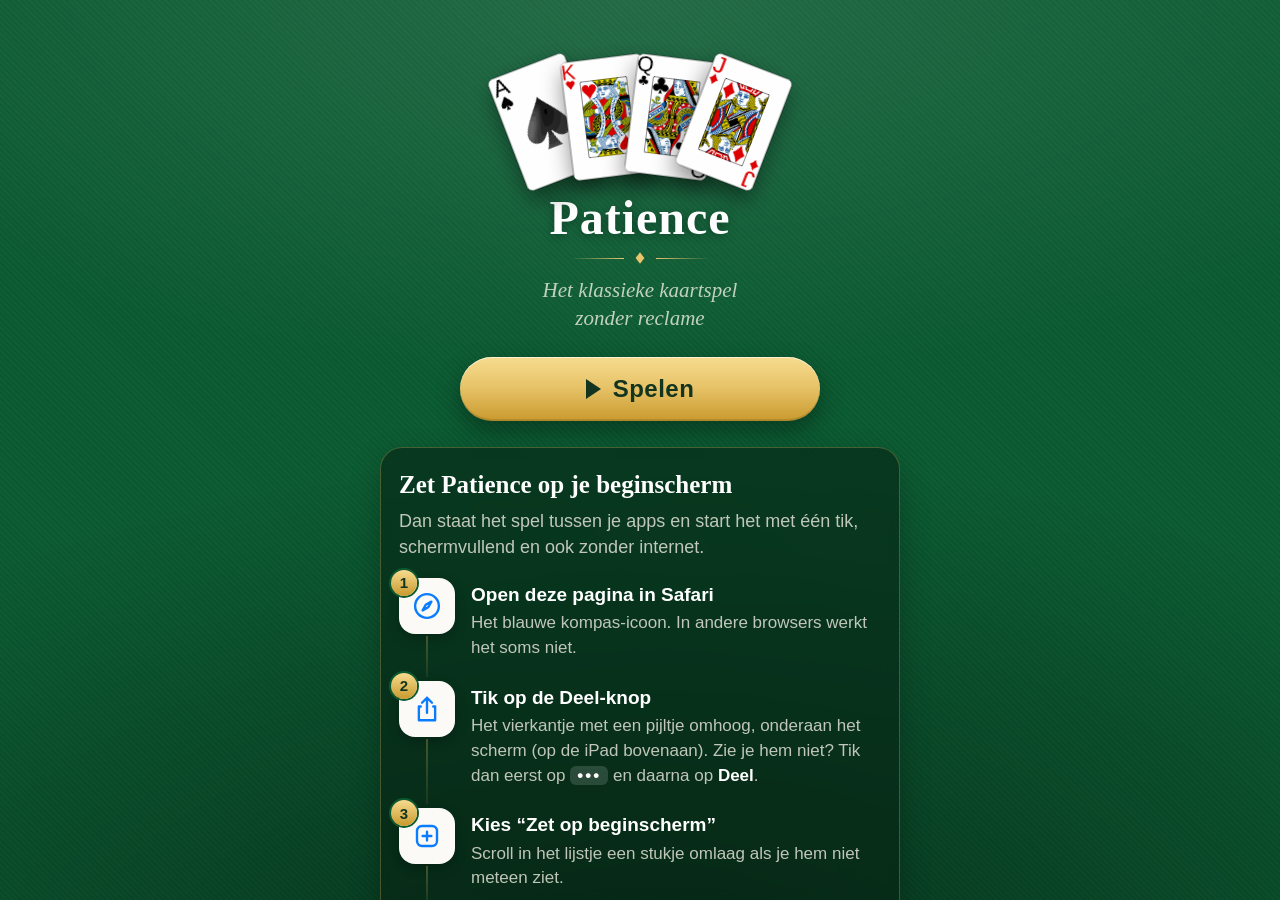
==== index.html @ a58156ac "Hint volgt één winnend plan (geen rondjes) en helpt terug als het spel verloren is Co-Authored-By: C" ====
<!doctype html>
<html lang="nl">
<head>
<meta charset="utf-8">
<meta name="viewport" content="width=device-width, initial-scale=1, maximum-scale=1, user-scalable=no, viewport-fit=cover">
<title>Patience</title>
<meta name="description" content="Patience (Klondike) kaartspel – zonder reclame.">
<meta name="theme-color" content="#0b6b3a">
<meta name="apple-mobile-web-app-capable" content="yes">
<meta name="mobile-web-app-capable" content="yes">
<meta name="apple-mobile-web-app-title" content="Patience">
<meta name="apple-mobile-web-app-status-bar-style" content="black-translucent">
<meta name="format-detection" content="telephone=no">
<link rel="apple-touch-icon" href="icons/apple-touch-icon.png">
<link rel="icon" type="image/png" sizes="192x192" href="icons/icon-192.png">
<link rel="manifest" href="manifest.webmanifest">
<link rel="stylesheet" href="style.css?v=17">
</head>
<body>
<svg width="0" height="0" style="position:absolute" aria-hidden="true">
  <defs>
    <symbol id="suit0" viewBox="0 0 100 100"><path d="M50 3C41 20 6 37 6 60c0 14 11 23 23 23 8 0 14-4 18-9-1 9-6 16-14 21h34c-8-5-13-12-14-21 4 5 10 9 18 9 12 0 23-9 23-23C94 37 59 20 50 3z"/></symbol>
    <symbol id="suit1" viewBox="0 0 100 100"><path d="M50 92C21 68 4 51 4 31 4 16 15 6 29 6c10 0 17 6 21 14 4-8 11-14 21-14 14 0 25 10 25 25 0 20-17 37-46 61z"/></symbol>
    <symbol id="suit2" viewBox="0 0 100 100"><path d="M50 3 87 50 50 97 13 50z"/></symbol>
    <symbol id="suit3" viewBox="0 0 100 100"><circle cx="50" cy="27" r="21"/><circle cx="27" cy="58" r="21"/><circle cx="73" cy="58" r="21"/><path d="M42 40h16v18H42z"/><path d="M47 56c-1 17-6 29-14 39h34c-8-10-13-22-14-39z"/></symbol>
    <symbol id="crownK" viewBox="0 0 100 70"><path d="M8 62 4 14l24 22L50 4l22 32 24-22-4 48z"/><rect x="8" y="58" width="84" height="10" rx="3"/></symbol>
    <symbol id="crownQ" viewBox="0 0 100 70"><path d="M12 62 8 28l20 14 22-28 22 28 20-14-4 34z"/><circle cx="8" cy="24" r="6"/><circle cx="50" cy="10" r="7"/><circle cx="92" cy="24" r="6"/><rect x="12" y="58" width="76" height="10" rx="3"/></symbol>
    <symbol id="crownJ" viewBox="0 0 100 70"><path d="M14 64c0-22 14-40 36-40s36 18 36 40z"/><path d="M50 24c6-12 18-20 34-20-6 8-12 14-20 18z"/><rect x="10" y="58" width="80" height="10" rx="3"/></symbol>
  </defs>
</svg>

<div id="app">
  <header id="hud">
    <div class="hud-item"><span class="hud-label" id="scoreLabel">Score</span><span id="score">0</span></div>
    <div class="hud-item"><span class="hud-label">Zetten</span><span id="moves">0</span></div>
    <div class="hud-item" id="timeBox"><span class="hud-label">Tijd</span><span id="time">0:00</span></div>
  </header>
  <main id="board"></main>
  <nav id="bar"></nav>
</div>

<section id="landing" hidden>
  <div class="ld-wrap">
    <header class="ld-hero">
      <div class="ld-fan" id="ldFan" aria-hidden="true"></div>
      <h1>Patience</h1>
      <div class="ld-rule" aria-hidden="true"><span></span><svg viewBox="0 0 100 100"><path d="M50 3 87 50 50 97 13 50z"/></svg><span></span></div>
      <p class="ld-sub">Het klassieke kaartspel<br>zonder reclame</p>
      <button id="ldPlay" class="ld-play">Spelen</button>
      <p class="ld-small" id="ldResume" hidden>Je gaat verder waar je gebleven was.</p>
    </header>

    <article class="ld-card" id="ldInstall">
      <h2>Zet Patience op je beginscherm</h2>
      <p class="ld-lead">Dan staat het spel tussen je apps en start het met één tik, schermvullend en ook zonder internet.</p>

      <ol class="ld-steps" data-pane="ios">
        <li>
          <span class="ld-ic"><svg viewBox="0 0 24 24"><circle cx="12" cy="12" r="9.5"/><path d="M15.5 8.5 13 13l-4.5 2.5L11 11z"/></svg></span>
          <div><b>Open deze pagina in Safari</b><span>Het blauwe kompas-icoon. In andere browsers werkt het soms niet.</span></div>
        </li>
        <li>
          <span class="ld-ic"><svg viewBox="0 0 24 24"><path d="M12 3v12M8 7l4-4 4 4"/><path d="M7 10H5.5v11h13V10H17"/></svg></span>
          <div><b>Tik op de Deel-knop</b><span>Het vierkantje met een pijltje omhoog, onderaan het scherm (op de iPad bovenaan). Zie je hem niet? Tik dan eerst op <b class="ld-key">•••</b> en daarna op <b>Deel</b>.</span></div>
        </li>
        <li>
          <span class="ld-ic"><svg viewBox="0 0 24 24"><rect x="4" y="4" width="16" height="16" rx="4"/><path d="M12 8.5v7M8.5 12h7"/></svg></span>
          <div><b>Kies “Zet op beginscherm”</b><span>Scroll in het lijstje een stukje omlaag als je hem niet meteen ziet.</span></div>
        </li>
        <li>
          <span class="ld-ic"><svg viewBox="0 0 24 24"><path d="M5 12.5 10 17.5 19 7"/></svg></span>
          <div><b>Tik rechtsboven op “Voeg toe”</b><span>Staat er een schakelaar “Open als webapp”? Laat die aan staan.</span></div>
        </li>
      </ol>

      <div class="ld-done">
        <div class="ld-phone" aria-hidden="true">
          <i></i><i></i><i></i><i></i><i></i><i></i><i></i>
          <img src="icons/icon-192.png" alt="">
        </div>
        <p><b>Klaar!</b> Voortaan tik je gewoon op het groene <b>Patience</b>-icoon om te spelen.</p>
      </div>
    </article>

    <article class="ld-card ld-feats">
      <h2>Zo speel je</h2>
      <ul>
        <li><b>Tik</b> op een kaart en hij gaat vanzelf naar de beste plek. Slepen kan ook.</li>
        <li><b>Hint</b> laat een goede zet zien, <b>Terug</b> neemt een zet terug.</li>
        <li>Het spel wordt <b>vanzelf bewaard</b>. Je gaat altijd verder waar je was.</li>
        <li>Kaarten groter, 1 of 3 kaarten trekken, geluid: alles staat onder <b>Menu → Instellingen</b>.</li>
      </ul>
    </article>

    <button id="ldPlay2" class="ld-play ld-play-bottom">Spelen</button>
    <p class="ld-foot">Geen reclame · Werkt zonder internet · Wordt vanzelf bewaard</p>
  </div>
</section>

<canvas id="winCanvas"></canvas>
<div id="toast"></div>
<div id="modal" hidden><div class="sheet" role="dialog" aria-modal="true"></div></div>

<script src="tracking-config.js?v=17"></script>
<script src="tracking.js?v=17"></script>
<script src="game.js?v=17"></script>
</body>
</html>
---- style.css ----
:root {
  --felt: #0b6b3a;
  --felt-dark: #07542c;
  --bar: rgba(0, 0, 0, .28);
  --spd: 220ms;
  --cw: 50px;
  --ch: 70px;
  --cr: 5px;
  --back1: #1f4fa0;
  --back2: #173b78;
  --red: #c8102e;
  --black: #111;
  --sat: env(safe-area-inset-top, 0px);
  --sab: env(safe-area-inset-bottom, 0px);
  --sal: env(safe-area-inset-left, 0px);
  --sar: env(safe-area-inset-right, 0px);
}
body.felt-blauw { --felt: #155a8a; --felt-dark: #0e4166; }
body.felt-rood { --felt: #8a1f2a; --felt-dark: #66141d; }
body.felt-grijs { --felt: #44484d; --felt-dark: #2f3236; }
body.felt-paars { --felt: #4e2a74; --felt-dark: #391e56; }
body.back-rood { --back1: #b3262e; --back2: #861b21; }
body.back-groen { --back1: #23784a; --back2: #175733; }
body.back-zwart { --back1: #2b2b2b; --back2: #111; }

* { box-sizing: border-box; }
html, body {
  margin: 0; height: 100%; overflow: hidden;
  overscroll-behavior: none;
  -webkit-user-select: none; user-select: none;
  -webkit-touch-callout: none;
  -webkit-tap-highlight-color: transparent;
  -webkit-text-size-adjust: 100%;
  font-family: -apple-system, BlinkMacSystemFont, "Helvetica Neue", "Segoe UI", Roboto, Arial, sans-serif;
  color: #fff;
}
body {
  position: fixed; inset: 0;
  background: radial-gradient(ellipse at 50% 30%, var(--felt) 0%, var(--felt-dark) 100%);
  background-color: var(--felt);
}
#app {
  position: absolute; inset: 0;
  display: grid;
  grid-template-rows: auto 1fr auto;
  grid-template-columns: 1fr;
  grid-template-areas: "hud" "board" "bar";
}

/* ---------- HUD ---------- */
#hud {
  grid-area: hud;
  display: flex; justify-content: space-around; align-items: center;
  padding: calc(var(--sat) + 4px) calc(var(--sar) + 10px) 4px calc(var(--sal) + 10px);
  font-size: 17px; font-weight: 600;
  background: var(--bar);
  font-variant-numeric: tabular-nums;
}
.hud-item { display: flex; gap: 6px; align-items: baseline; }
.hud-label { font-weight: 400; opacity: .8; font-size: 14px; }
body.notime #timeBox { display: none; }

/* ---------- Board ---------- */
#board {
  grid-area: board;
  position: relative;
  touch-action: none;
  overflow: hidden;
  margin-left: var(--sal); margin-right: var(--sar);
}

/* ---------- Bottom bar ---------- */
#bar {
  grid-area: bar;
  display: flex; justify-content: space-around; align-items: stretch;
  background: var(--bar);
  padding: 4px calc(var(--sar) + 4px) calc(var(--sab) + 4px) calc(var(--sal) + 4px);
}
#bar button {
  flex: 1 1 0; max-width: 120px;
  background: none; border: 0; color: #fff;
  display: flex; flex-direction: column; align-items: center; justify-content: center; gap: 2px;
  font: inherit; font-size: 13px; font-weight: 500;
  padding: 6px 2px; border-radius: 10px;
  touch-action: manipulation;
}
#bar button svg { width: 28px; height: 28px; fill: none; stroke: #fff; stroke-width: 2; stroke-linecap: round; stroke-linejoin: round; }
#bar button:active { background: rgba(255,255,255,.15); }
#bar button:disabled { opacity: .35; }

/* landscape: score and buttons in a side column */
body.landscape #app {
  grid-template-rows: auto 1fr;
  grid-template-columns: 1fr auto;
  grid-template-areas: "board hud" "board bar";
}
body.landscape.links #app { grid-template-columns: auto 1fr; grid-template-areas: "hud board" "bar board"; }
body.landscape #hud, body.landscape #bar { width: calc(var(--sar) + 92px); }
body.landscape.links #hud, body.landscape.links #bar { width: calc(var(--sal) + 92px); }
body.landscape #hud {
  flex-direction: column; align-items: stretch; gap: 2px;
  padding: calc(var(--sat) + 8px) calc(var(--sar) + 6px) 6px 6px;
  font-size: 15px;
}
body.landscape.links #hud { padding: calc(var(--sat) + 8px) 6px 6px calc(var(--sal) + 6px); }
body.landscape .hud-item { flex-direction: column; align-items: center; gap: 0; }
body.landscape .hud-label { font-size: 12px; }
body.landscape #bar {
  flex-direction: column; justify-content: center;
  padding: 0 calc(var(--sar) + 4px) calc(var(--sab) + 4px) 4px;
}
body.landscape.links #bar { padding: 0 4px calc(var(--sab) + 4px) calc(var(--sal) + 4px); }
body.landscape #bar button { flex: 0 1 auto; max-width: none; padding: 6px 2px; }
body.landscape #board { margin: var(--sat) 0 var(--sab) 0; }
body.landscape:not(.links) #board { margin-left: var(--sal); }
body.landscape.links #board { margin-right: var(--sar); }

/* ---------- Slots ---------- */
.slot {
  position: absolute; left: 0; top: 0;
  width: var(--cw); height: var(--ch);
  border-radius: var(--cr);
  border: 2px solid rgba(255,255,255,.28);
  background: rgba(0,0,0,.10);
  display: flex; align-items: center; justify-content: center;
  color: rgba(255,255,255,.35);
  font-weight: 700; font-size: calc(var(--cw) * .5);
}
.slot svg { width: 55%; height: 55%; fill: rgba(255,255,255,.3); }
.slot.stock svg { fill: none; stroke: rgba(255,255,255,.55); stroke-width: 8; stroke-linecap: round; }
.slot.stock.done svg { stroke: rgba(255,255,255,.25); }

/* ---------- Cards ---------- */
.card {
  position: absolute; left: 0; top: 0;
  width: var(--cw); height: var(--ch);
  transition: transform var(--spd) ease-out;
  will-change: transform;
  perspective: 600px;
}
.card.nofx, .card.nofx .flip { transition: none !important; }
.card.drag { transition: none; }
.flip {
  position: absolute; inset: 0;
  transform-style: preserve-3d; -webkit-transform-style: preserve-3d;
  transition: transform var(--spd) ease-out;
}
.card.up .flip { transform: rotateY(180deg); }
.face, .back {
  position: absolute; inset: 0;
  border-radius: var(--cr);
  backface-visibility: hidden; -webkit-backface-visibility: hidden;
  overflow: hidden;
}
body.shadows .face, body.shadows .back { box-shadow: 0 1px 3px rgba(0,0,0,.45); }
body.shadows .card.drag .face { box-shadow: 0 6px 14px rgba(0,0,0,.45); }
.back {
  background:
    repeating-linear-gradient(45deg, rgba(255,255,255,.13) 0 2px, transparent 2px 7px),
    repeating-linear-gradient(-45deg, rgba(255,255,255,.13) 0 2px, transparent 2px 7px),
    linear-gradient(var(--back1), var(--back2));
  border: 2px solid #fff;
  outline: 1px solid rgba(0,0,0,.25); outline-offset: -1px;
}
.back::after {
  content: ""; position: absolute; inset: 9%;
  border: 1.5px solid rgba(255,255,255,.55); border-radius: calc(var(--cr) * .7);
}
.face {
  transform: rotateY(180deg);
  background: #fdfdfb;
  border: 1px solid #b9b9b9;
  color: var(--black);
}
.face > svg, .face > img { position: absolute; inset: 0; width: 100%; height: 100%; }
.face > img { pointer-events: none; -webkit-user-drag: none; user-select: none; }
body.imgdeck .face { background: transparent; border: 0; }
.ld-fan .fc img { width: 100%; height: 100%; display: block; }
.ld-fan .fc { position: absolute; }
.ld-fan .fc > svg.bigidx, .ld-fan .fc > img { position: absolute; inset: 0; width: 100%; height: 100%; }

/* peeked (unveil) face-down cards */
.card.peek .face::after { content: ""; position: absolute; inset: 0; background: rgba(20, 40, 90, .38); }

/* hints and feedback */
.card.hint .face, .slot.hint, .card.hint .back { animation: hint 1.4s ease-in-out; }
@keyframes hint {
  0%, 100% { box-shadow: 0 0 0 0 rgba(255, 220, 0, 0); }
  20%, 70% { box-shadow: 0 0 0 4px #ffd400, 0 0 14px 4px rgba(255,212,0,.8); }
}
.card.shake .flip { animation: shake .35s; }
@keyframes shake {
  0%,100% { translate: 0 0; } 20% { translate: -5px 0; } 40% { translate: 5px 0; } 60% { translate: -4px 0; } 80% { translate: 3px 0; }
}

/* ---------- Toast ---------- */
#toast {
  position: fixed; left: 50%; bottom: calc(var(--sab) + 90px);
  transform: translateX(-50%) translateY(20px);
  background: rgba(0,0,0,.8); color: #fff;
  padding: 12px 20px; border-radius: 14px; font-size: 18px; font-weight: 500;
  opacity: 0; pointer-events: none; transition: opacity .25s, transform .25s;
  z-index: 3000; text-align: center; max-width: 86vw;
}
#toast.show { opacity: 1; transform: translateX(-50%) translateY(0); }

/* ---------- Win canvas ---------- */
#winCanvas { position: fixed; inset: 0; width: 100%; height: 100%; z-index: 2000; display: none; }

/* ---------- Modal ---------- */
#modal {
  position: fixed; inset: 0; z-index: 2500;
  background: rgba(0,0,0,.45);
  display: flex; align-items: center; justify-content: center;
  padding: calc(var(--sat) + 12px) calc(var(--sar) + 12px) calc(var(--sab) + 12px) calc(var(--sal) + 12px);
}
#modal[hidden] { display: none; }
.sheet {
  background: #fff; color: #1b1b1b;
  width: 100%; max-width: 520px; max-height: 100%;
  border-radius: 18px;
  display: flex; flex-direction: column;
  box-shadow: 0 10px 40px rgba(0,0,0,.4);
  overflow: hidden;
  animation: pop .2s ease-out;
}
@keyframes pop { from { transform: scale(.94); opacity: 0; } to { transform: none; opacity: 1; } }
.sheet h2 { margin: 0; padding: 18px 20px 6px; font-size: 22px; text-align: center; }
.sheet .body { padding: 8px 20px 12px; overflow-y: auto; -webkit-overflow-scrolling: touch; font-size: 17px; line-height: 1.45; -webkit-user-select: text; user-select: text; }
.sheet .body p { margin: .5em 0; }
.sheet .btns { display: flex; flex-wrap: wrap; gap: 10px; padding: 12px 16px 16px; border-top: 1px solid #eee; }
.sheet .btns button {
  flex: 1 1 40%; font: inherit; font-size: 18px; font-weight: 600;
  padding: 13px 10px; border-radius: 12px; border: 0;
  background: #e9ecef; color: #1b1b1b; touch-action: manipulation;
}
.sheet .btns button.primary { background: #0b6b3a; color: #fff; }
.sheet .btns button.danger { background: #c8102e; color: #fff; }

.menu-list { display: flex; flex-direction: column; gap: 8px; }
.menu-list button {
  font: inherit; font-size: 19px; text-align: left;
  padding: 14px 16px; border: 0; border-radius: 12px; background: #f1f3f5; color: #1b1b1b;
  display: flex; align-items: center; gap: 12px; touch-action: manipulation;
}
.menu-list button svg { width: 26px; height: 26px; fill: none; stroke: #0b6b3a; stroke-width: 2; stroke-linecap: round; stroke-linejoin: round; flex: none; }

.set-group { margin: 6px 0 14px; }
.set-group h3 { font-size: 14px; text-transform: uppercase; letter-spacing: .05em; color: #6b7280; margin: 14px 0 6px; }
.set-row { display: flex; flex-wrap: wrap; align-items: center; justify-content: space-between; gap: 8px; padding: 9px 0; border-bottom: 1px solid #f0f0f0; }
.set-row > span { font-size: 17px; }
.seg { display: inline-flex; background: #e9ecef; border-radius: 10px; padding: 3px; gap: 2px; flex-wrap: wrap; }
.seg button {
  font: inherit; font-size: 15px; border: 0; background: none; color: #333;
  padding: 8px 12px; border-radius: 8px; touch-action: manipulation;
}
.seg button.on { background: #fff; color: #0b6b3a; font-weight: 700; box-shadow: 0 1px 3px rgba(0,0,0,.15); }
.note { font-size: 14px; color: #6b7280; margin: 4px 0 0; }

table.stats { width: 100%; border-collapse: collapse; font-size: 16px; }
table.stats th, table.stats td { padding: 7px 4px; border-bottom: 1px solid #eee; text-align: right; }
table.stats th:first-child, table.stats td:first-child { text-align: left; }
table.stats thead th { color: #0b6b3a; }

.win-big { text-align: center; font-size: 46px; margin: 0; }

/* ---------- Landing page ---------- */
#landing {
  --gold: #e8c46a; --gold-2: #c99a2e; --ink: #f5f1e6; --muted: rgba(245, 241, 230, .78);
  --panel: rgba(6, 30, 18, .55); --line: rgba(232, 196, 106, .28);
  position: fixed; inset: 0; z-index: 2800;
  overflow-y: auto; -webkit-overflow-scrolling: touch; overscroll-behavior: contain;
  touch-action: pan-y;
  color: var(--ink);
  background:
    radial-gradient(120% 70% at 50% 0%, rgba(255,255,255,.10) 0%, rgba(255,255,255,0) 60%),
    radial-gradient(140% 100% at 50% 110%, rgba(0,0,0,.45) 0%, rgba(0,0,0,0) 60%),
    repeating-linear-gradient(45deg, rgba(255,255,255,.018) 0 2px, rgba(0,0,0,.018) 2px 4px),
    #0a5a31;
  padding: calc(var(--sat) + 12px) calc(var(--sar) + 18px) calc(var(--sab) + 32px) calc(var(--sal) + 18px);
  -webkit-user-select: text; user-select: text;
}
#landing[hidden] { display: none; }
.ld-wrap { max-width: 520px; margin: 0 auto; display: flex; flex-direction: column; gap: 22px; }

/* hero */
.ld-hero { text-align: center; padding: 8px 0 4px; }
.ld-fan { position: relative; height: 150px; margin: 6px auto 4px; width: 240px; }
.ld-fan .fc {
  position: absolute; left: 50%; bottom: 0; width: 82px; height: 119px; margin-left: -41px;
  background: #fdfdfb; border-radius: 7px; overflow: hidden;
  box-shadow: 0 10px 22px rgba(0,0,0,.45), 0 0 0 1px rgba(0,0,0,.15);
  transform-origin: 50% 120%;
  animation: ldfan .9s cubic-bezier(.2,.9,.3,1.2) both;
}
.ld-fan .fc svg { width: 100%; height: 100%; display: block; }
@keyframes ldfan { from { transform: rotate(0deg) translateY(20px); opacity: 0; } }
.ld-hero h1 {
  font-family: Georgia, "Times New Roman", serif; font-weight: 700;
  font-size: 48px; line-height: 1; margin: 18px 0 10px; letter-spacing: .02em;
  color: #fff; text-shadow: 0 2px 10px rgba(0,0,0,.35);
}
.ld-rule { display: flex; align-items: center; justify-content: center; gap: 10px; margin: 0 auto 12px; }
.ld-rule span { width: 54px; height: 1px; background: linear-gradient(90deg, transparent, var(--gold)); }
.ld-rule span:last-child { background: linear-gradient(90deg, var(--gold), transparent); }
.ld-rule svg { width: 12px; height: 12px; fill: var(--gold); }
.ld-sub { font-family: Georgia, "Times New Roman", serif; font-style: italic; font-size: 21px; line-height: 1.35; margin: 0 0 24px; color: var(--muted); }

.ld-play {
  font: inherit; font-size: 24px; font-weight: 700; letter-spacing: .02em;
  width: 100%; max-width: 360px; padding: 18px 20px; border: 0; border-radius: 999px;
  color: #13351f;
  background: linear-gradient(180deg, #f6dc8f 0%, var(--gold) 45%, var(--gold-2) 100%);
  box-shadow: 0 10px 24px rgba(0,0,0,.35), inset 0 1px 0 rgba(255,255,255,.6), inset 0 -2px 0 rgba(0,0,0,.12);
  touch-action: manipulation; cursor: pointer;
  display: inline-flex; align-items: center; justify-content: center; gap: 12px;
}
.ld-play::before { content: ""; width: 0; height: 0; border-left: 15px solid #13351f; border-top: 10px solid transparent; border-bottom: 10px solid transparent; }
.ld-play:active { transform: translateY(1px) scale(.99); }
.ld-play-bottom { align-self: center; margin-top: 2px; }
.ld-small { font-size: 16px; color: var(--muted); margin: 12px 0 0; }

/* panels */
.ld-card {
  background: var(--panel);
  -webkit-backdrop-filter: blur(6px); backdrop-filter: blur(6px);
  border: 1px solid var(--line); border-radius: 22px;
  padding: 22px 18px 20px; box-shadow: 0 12px 30px rgba(0,0,0,.25);
}
.ld-card h2 {
  font-family: Georgia, "Times New Roman", serif; font-weight: 700;
  font-size: 25px; margin: 0 0 8px; line-height: 1.2; color: #fff;
}
.ld-lead { font-size: 18px; line-height: 1.45; color: var(--muted); margin: 0 0 18px; }
.ld-tabs { display: flex; background: rgba(0,0,0,.28); border-radius: 999px; padding: 4px; gap: 4px; margin-bottom: 18px; border: 1px solid rgba(255,255,255,.08); }
.ld-tabs button {
  flex: 1; font: inherit; font-size: 17px; font-weight: 600; border: 0; background: none; color: var(--muted);
  padding: 11px 8px; border-radius: 999px; touch-action: manipulation;
}
.ld-tabs button.on { background: var(--ink); color: #0a5a31; box-shadow: 0 2px 6px rgba(0,0,0,.25); }

.ld-steps { list-style: none; counter-reset: st; margin: 0; padding: 0; display: flex; flex-direction: column; gap: 0; }
.ld-steps[hidden] { display: none; }
.ld-steps li { counter-increment: st; display: flex; gap: 16px; align-items: flex-start; position: relative; padding-bottom: 20px; }
.ld-steps li:last-child { padding-bottom: 0; }
.ld-steps li:not(:last-child)::after {
  content: ""; position: absolute; left: 27px; top: 58px; bottom: 4px; width: 2px;
  background: linear-gradient(var(--line), rgba(232,196,106,.08));
}
.ld-ic {
  position: relative; flex: none; width: 56px; height: 56px; border-radius: 16px;
  background: #fbfaf6; display: flex; align-items: center; justify-content: center;
  box-shadow: 0 4px 12px rgba(0,0,0,.25);
}
.ld-ic::before {
  content: counter(st); position: absolute; top: -8px; left: -8px;
  width: 26px; height: 26px; border-radius: 50%;
  background: linear-gradient(180deg, #f6dc8f, var(--gold-2)); color: #13351f;
  font-size: 15px; font-weight: 800; display: flex; align-items: center; justify-content: center;
  box-shadow: 0 0 0 2px #0a5a31;
}
.ld-ic svg { width: 30px; height: 30px; fill: none; stroke: #0a7cff; stroke-width: 1.9; stroke-linecap: round; stroke-linejoin: round; }
.ld-steps div { font-size: 17px; line-height: 1.45; padding-top: 3px; color: var(--muted); }
.ld-steps div > b { display: block; font-size: 19px; margin-bottom: 3px; color: #fff; }
.ld-steps div span b { color: #fff; }
.ld-key { background: rgba(255,255,255,.14); border-radius: 6px; padding: 0 7px; letter-spacing: .12em; }

.ld-done { display: flex; align-items: center; gap: 18px; margin-top: 22px; padding-top: 20px; border-top: 1px solid var(--line); }
.ld-done p { margin: 0; font-size: 18px; line-height: 1.45; color: var(--muted); }
.ld-done p b { color: #fff; }
.ld-phone {
  flex: none; width: 82px; height: 112px; border-radius: 18px; border: 3px solid #0d0d0d;
  background: linear-gradient(160deg, #3a6fd8, #8e5bd6);
  display: grid; grid-template-columns: repeat(3, 1fr); gap: 6px; padding: 14px 9px; align-content: start;
  box-shadow: 0 8px 18px rgba(0,0,0,.35);
}
.ld-phone i { display: block; aspect-ratio: 1; border-radius: 5px; background: rgba(255,255,255,.35); }
.ld-phone img { width: 100%; border-radius: 5px; box-shadow: 0 0 0 2px var(--gold); animation: ldpulse 1.6s ease-in-out infinite; }
@keyframes ldpulse { 50% { box-shadow: 0 0 0 4px var(--gold), 0 0 12px var(--gold); } }

.ld-feats ul { list-style: none; margin: 4px 0 0; padding: 0; font-size: 18px; line-height: 1.45; color: var(--muted); }
.ld-feats li { position: relative; padding-left: 30px; margin: 12px 0; }
.ld-feats li::before {
  content: ""; position: absolute; left: 4px; top: .42em; width: 13px; height: 13px;
  background: var(--gold); clip-path: polygon(50% 0, 100% 50%, 50% 100%, 0 50%);
}
.ld-feats li b { color: #fff; }
.ld-foot { text-align: center; font-size: 15px; color: rgba(245,241,230,.55); margin: 4px 0 0; }
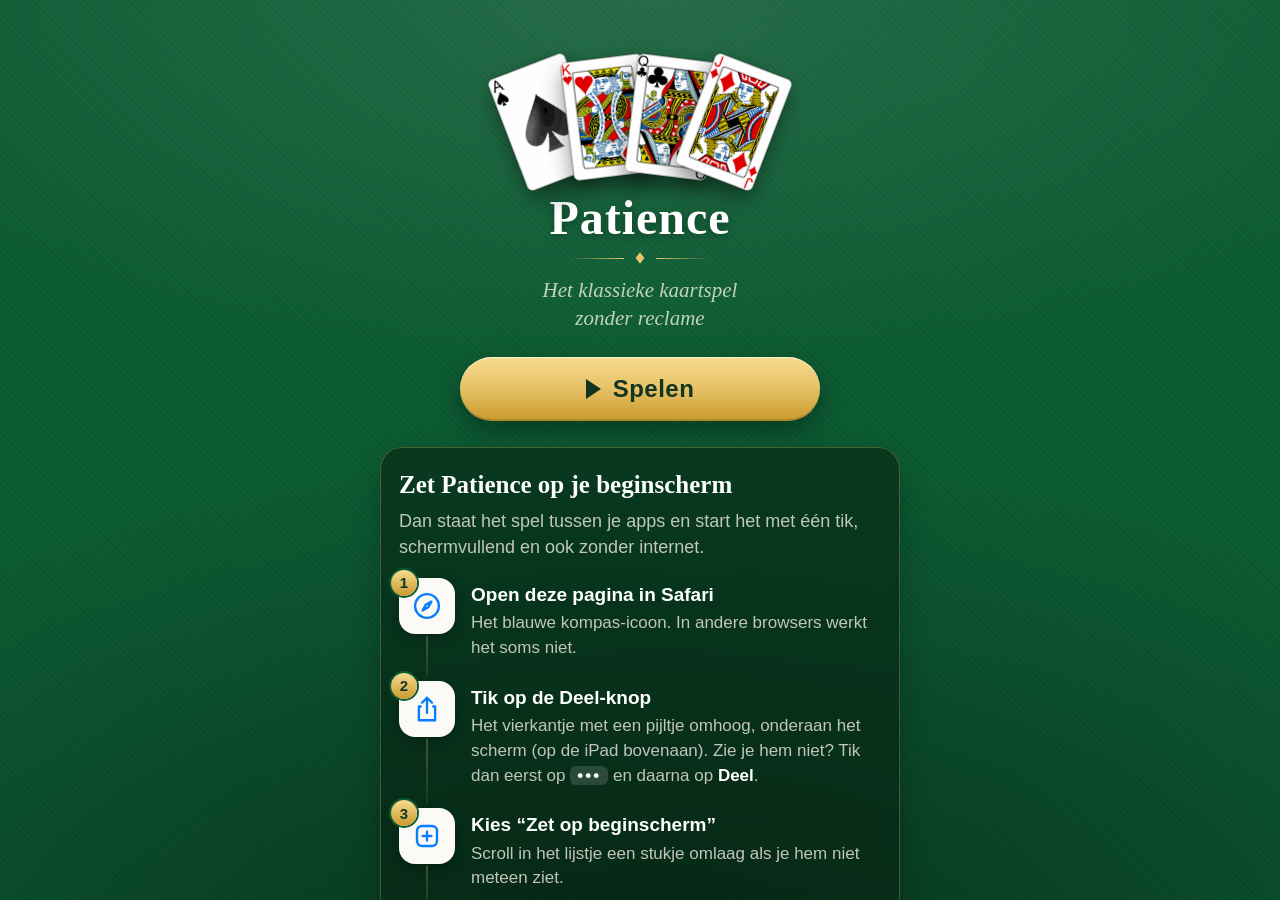
==== commit 65bcc4b8: "Extra large, easy to read cards (new default) - New card size 'Extra groot': big rank and suit acros" ====
--- a/index.html
+++ b/index.html
@@ -14,7 +14,7 @@
 <link rel="apple-touch-icon" href="icons/apple-touch-icon.png">
 <link rel="icon" type="image/png" sizes="192x192" href="icons/icon-192.png">
 <link rel="manifest" href="manifest.webmanifest">
-<link rel="stylesheet" href="style.css?v=17">
+<link rel="stylesheet" href="style.css?v=22">
 </head>
 <body>
 <svg width="0" height="0" style="position:absolute" aria-hidden="true">
@@ -101,8 +101,8 @@
 <div id="toast"></div>
 <div id="modal" hidden><div class="sheet" role="dialog" aria-modal="true"></div></div>
 
-<script src="tracking-config.js?v=17"></script>
-<script src="tracking.js?v=17"></script>
-<script src="game.js?v=17"></script>
+<script src="tracking-config.js?v=22"></script>
+<script src="tracking.js?v=22"></script>
+<script src="game.js?v=22"></script>
 </body>
 </html>
--- a/style.css
+++ b/style.css
@@ -175,6 +175,8 @@
 .face > svg, .face > img { position: absolute; inset: 0; width: 100%; height: 100%; }
 .face > img { pointer-events: none; -webkit-user-drag: none; user-select: none; }
 body.imgdeck .face { background: transparent; border: 0; }
+body.jumbo .face { background: #fff; border: 1px solid #8f8f8f; }
+body.jumbo .face > svg text { font-kerning: none; }
 .ld-fan .fc img { width: 100%; height: 100%; display: block; }
 .ld-fan .fc { position: absolute; }
 .ld-fan .fc > svg.bigidx, .ld-fan .fc > img { position: absolute; inset: 0; width: 100%; height: 100%; }
